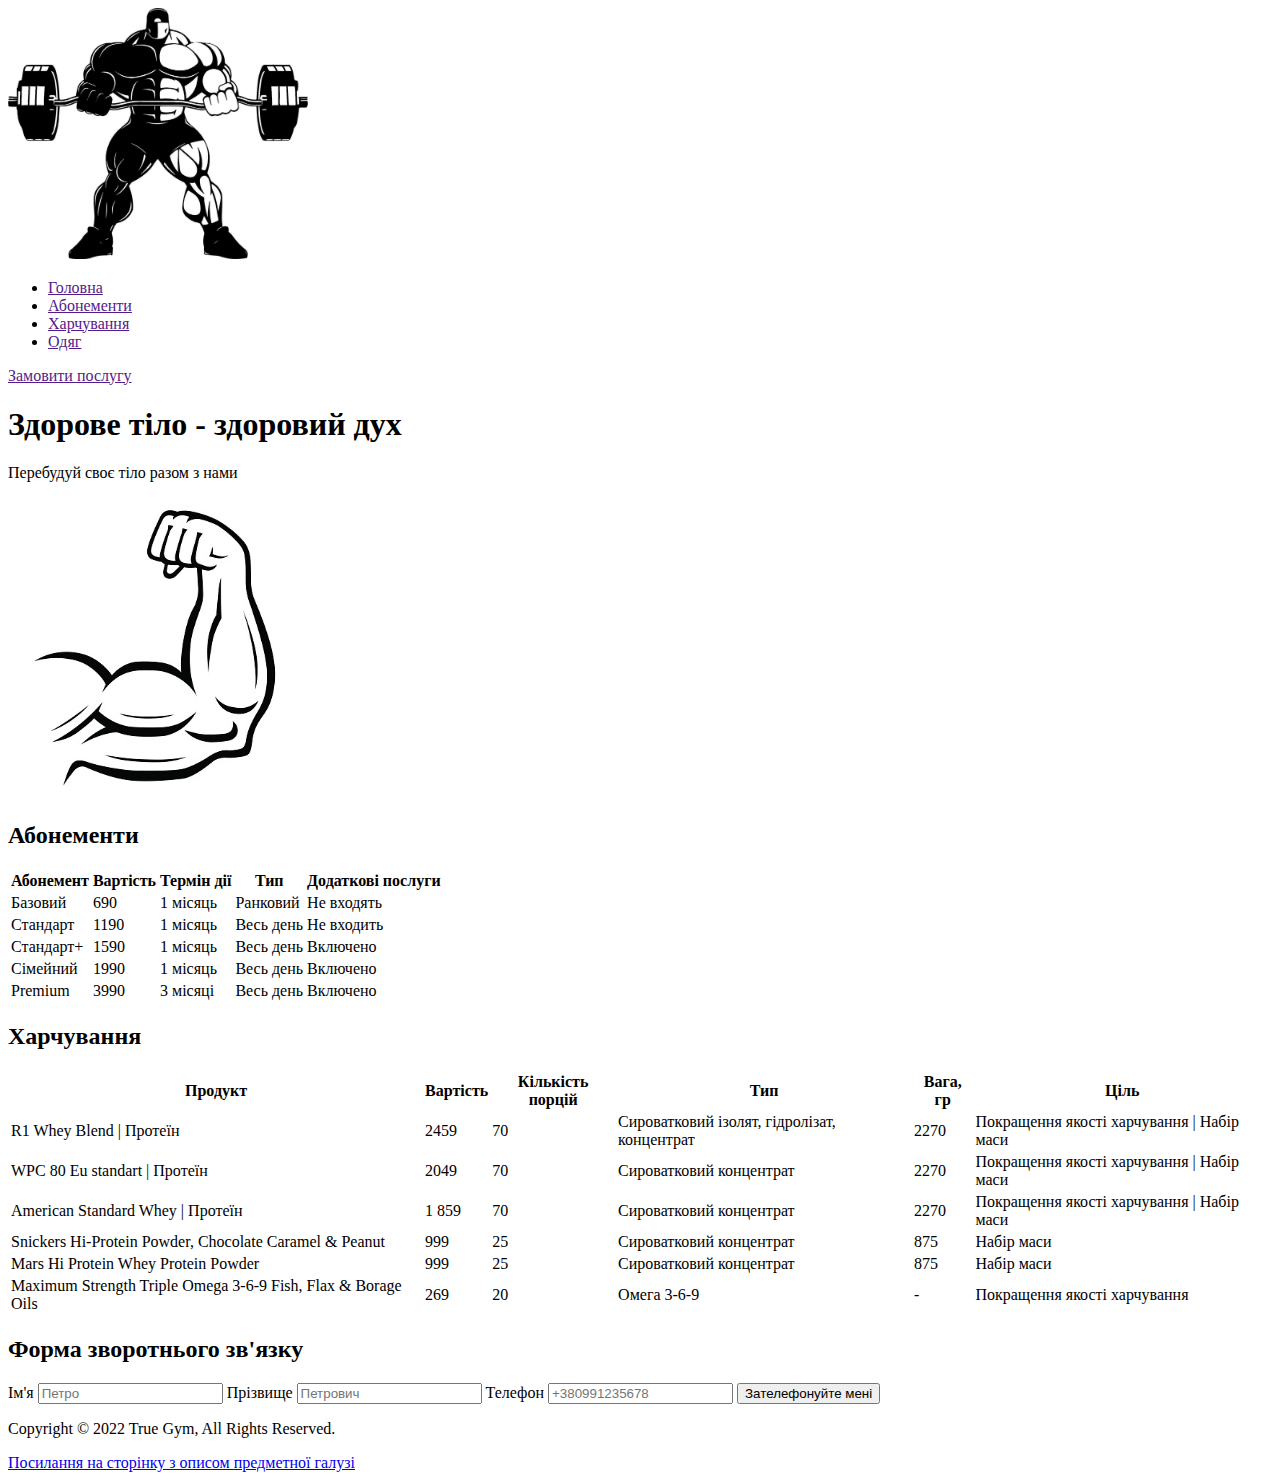
==== index.html @ 8b4114d4 "added main page html markup" ====
<!DOCTYPE html>
<html lang="en">

<head>
    <meta charset="UTF-8" />
    <meta http-equiv="X-UA-Compatible" content="IE=edge" />
    <meta name="viewport" content="width=, initial-scale=1.0" />
    <link rel="stylesheet" href="style.css" />
    <link href="https://fonts.googleapis.com/css?family=Roboto:regular,500" rel="stylesheet" />
    <link
        href="https://fonts.googleapis.com/css2?family=Montserrat:wght@900&amp;family=Open+Sans&amp;family=Ubuntu:wght@400;700&amp;display=swap"
        rel="stylesheet">
    <title>True Gym</title>
</head>

<body>
    <div>
        <nav>
            <div>
                <div>
                    <div>
                        <img src="./man.jpg" width="300px" alt="logo" />
                    </div>
                    <ul>
                        <li>
                            <a href="">Головна</a>
                        </li>
                        <li>
                            <a href="">Абонементи</a>
                        </li>
                        <li>
                            <a href="">Харчування</a>
                        </li>
                        <li>
                            <a href="">Одяг</a>
                        </li>
                    </ul>
                    <a href="">Замовити послугу</a>
                </div>
                <div>
                    <div>
                        <h1>
                            Здорове тіло - здоровий дух
                        </h1>
                        <p>
                            Перебудуй своє тіло разом з нами
                        </p>
                    </div>
                    <div>
                        <img src="./biceps.jpg" width="300px" alt="gym" />
                    </div>
                </div>
            </div>
        </nav>
        <section>
            <div>
                <div>
                    <h2>Абонементи</h2>
                    <table>
                        <thead>
                            <tr>
                                <th>Абонемент</th>
                                <th>Вартість</th>
                                <th>Термін дії</th>
                                <th>Тип</th>
                                <th>Додаткові послуги</th>
                            </tr>
                        </thead>
                        <tbody>
                            <tr>
                                <td>Базовий</td>
                                <td>690</td>
                                <td>1 місяць</td>
                                <td>Ранковий</td>
                                <td>Не входять</td>
                            </tr>
                            <tr>
                                <td>Стандарт</td>
                                <td>1190</td>
                                <td>1 місяць</td>
                                <td>Весь день</td>
                                <td>Не входить</td>
                            </tr>
                            <tr>
                                <td>Стандарт+</td>
                                <td>1590</td>
                                <td>1 місяць</td>
                                <td>Весь день</td>
                                <td>Включено</td>
                            </tr>
                            <tr>
                                <td>Сімейний</td>
                                <td>1990</td>
                                <td>1 місяць</td>
                                <td>Весь день</td>
                                <td>Включено</td>
                            </tr>
                            <tr>
                                <td>Premium</td>
                                <td>3990</td>
                                <td>3 місяці</td>
                                <td>Весь день</td>
                                <td>Включено</td>
                            </tr>
                        </tbody>
                    </table>
                    <h2>Харчування</h2>
                    <table>
                        <thead>
                            <tr>
                                <th>Продукт</th>
                                <th>Вартість</th>
                                <th>Кількість порцій</th>
                                <th>Тип</th>
                                <th>Вага, гр</th>
                                <th>Ціль</th>
                            </tr>
                        </thead>
                        <tbody>
                            <tr>
                                <td>R1 Whey Blend | Протеїн</td>
                                <td>2459</td>
                                <td>70</td>
                                <td>
                                    Cироватковий ізолят, гідролізат,
                                    концентрат
                                </td>
                                <td>2270</td>
                                <td>
                                    Покращення якості харчування | Набір
                                    маси
                                </td>
                            </tr>
                            <tr>
                                <td>WPC 80 Eu standart | Протеїн</td>
                                <td>2049</td>
                                <td>70</td>
                                <td>Cироватковий концентрат</td>
                                <td>2270</td>
                                <td>
                                    Покращення якості харчування | Набір
                                    маси
                                </td>
                            </tr>
                            <tr>
                                <td>American Standard Whey | Протеїн</td>
                                <td>1 859</td>
                                <td>70</td>
                                <td>Cироватковий концентрат</td>
                                <td>2270</td>
                                <td>
                                    Покращення якості харчування | Набір
                                    маси
                                </td>
                            </tr>
                            <tr>
                                <td>
                                    Snickers Hi-Protein Powder, Chocolate
                                    Caramel & Peanut
                                </td>
                                <td>999</td>
                                <td>25</td>
                                <td>Cироватковий концентрат</td>
                                <td>875</td>
                                <td>Набір маси</td>
                            </tr>
                            <tr>
                                <td>Mars Hi Protein Whey Protein Powder</td>
                                <td>999</td>
                                <td>25</td>
                                <td>Cироватковий концентрат</td>
                                <td>875</td>
                                <td>Набір маси</td>
                            </tr>
                            <tr>
                                <td>
                                    Maximum Strength Triple Omega 3-6-9
                                    Fish, Flax & Borage Oils
                                </td>
                                <td>269</td>
                                <td>20</td>
                                <td>Омега 3-6-9</td>
                                <td>-</td>
                                <td>Покращення якості харчування</td>
                            </tr>
                        </tbody>
                    </table>
                </div>
            </div>
            <div>
                <div>
                    <h2>
                        Форма зворотнього зв'язку
                    </h2>
                    <form action="" id="feedback__form">
                        <label for="firstname">Ім'я</label>
                        <input type="text" placeholder="Петро" name="firstname" required />
                        <label for="lastname">Прізвище</label>
                        <input type="text" placeholder="Петрович" name="lastname" required />
                        <label for="phone">Телефон</label>
                        <input type="tel" placeholder="+380991235678" name="phone" required />
                        <button type="submit">
                            Зателефонуйте мені
                        </button>
                    </form>
                </div>
            </div>
            <footer class="footer">
                <div class="container">
                    <div class="footer__inner"> 
                        <p class="footer__text">Copyright © 2022 True Gym, All Rights Reserved.</p>
                        <a id="solo-link" href="subject_area.html" target="_blank">Посилання на сторінку з описом предметної галузі</a>
                    </div>
                </div>
            </footer>
        </section>
    </div>
</body>

</html>
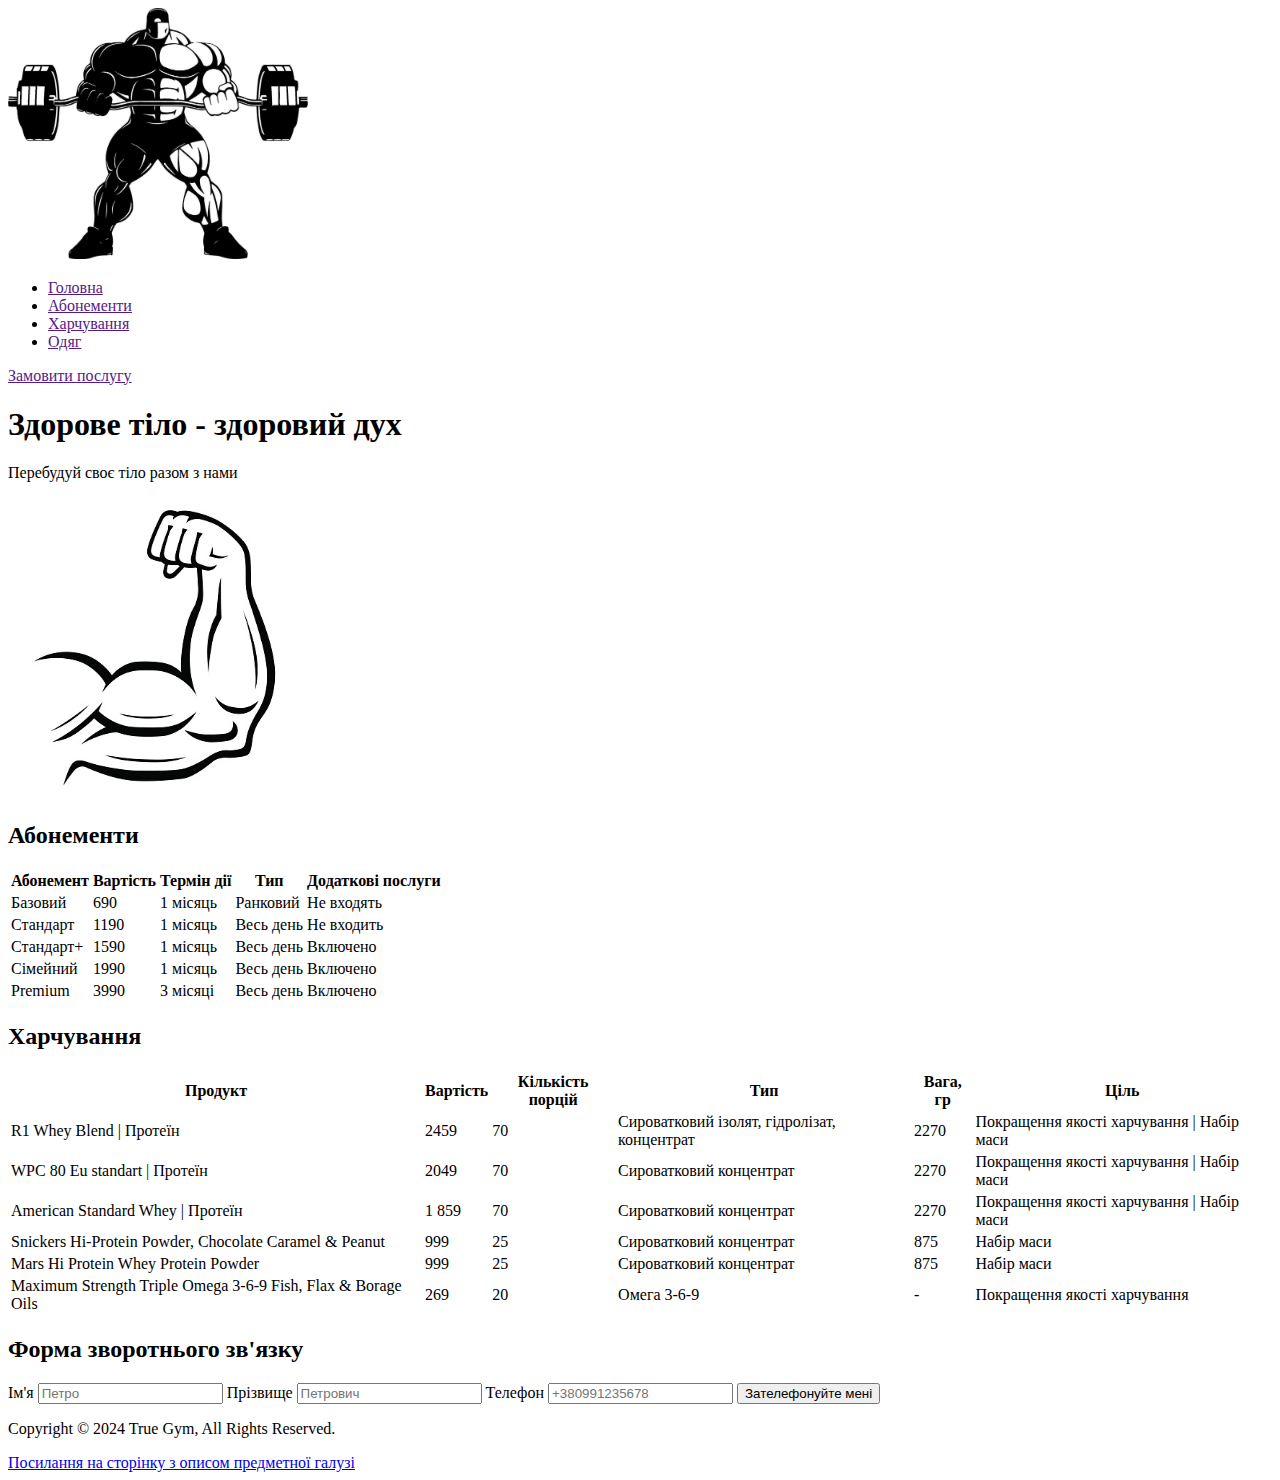
==== commit 4c005c0a: "updated date" ====
--- a/index.html
+++ b/index.html
@@ -208,7 +208,7 @@
             <footer class="footer">
                 <div class="container">
                     <div class="footer__inner"> 
-                        <p class="footer__text">Copyright © 2022 True Gym, All Rights Reserved.</p>
+                        <p class="footer__text">Copyright © 2024 True Gym, All Rights Reserved.</p>
                         <a id="solo-link" href="subject_area.html" target="_blank">Посилання на сторінку з описом предметної галузі</a>
                     </div>
                 </div>
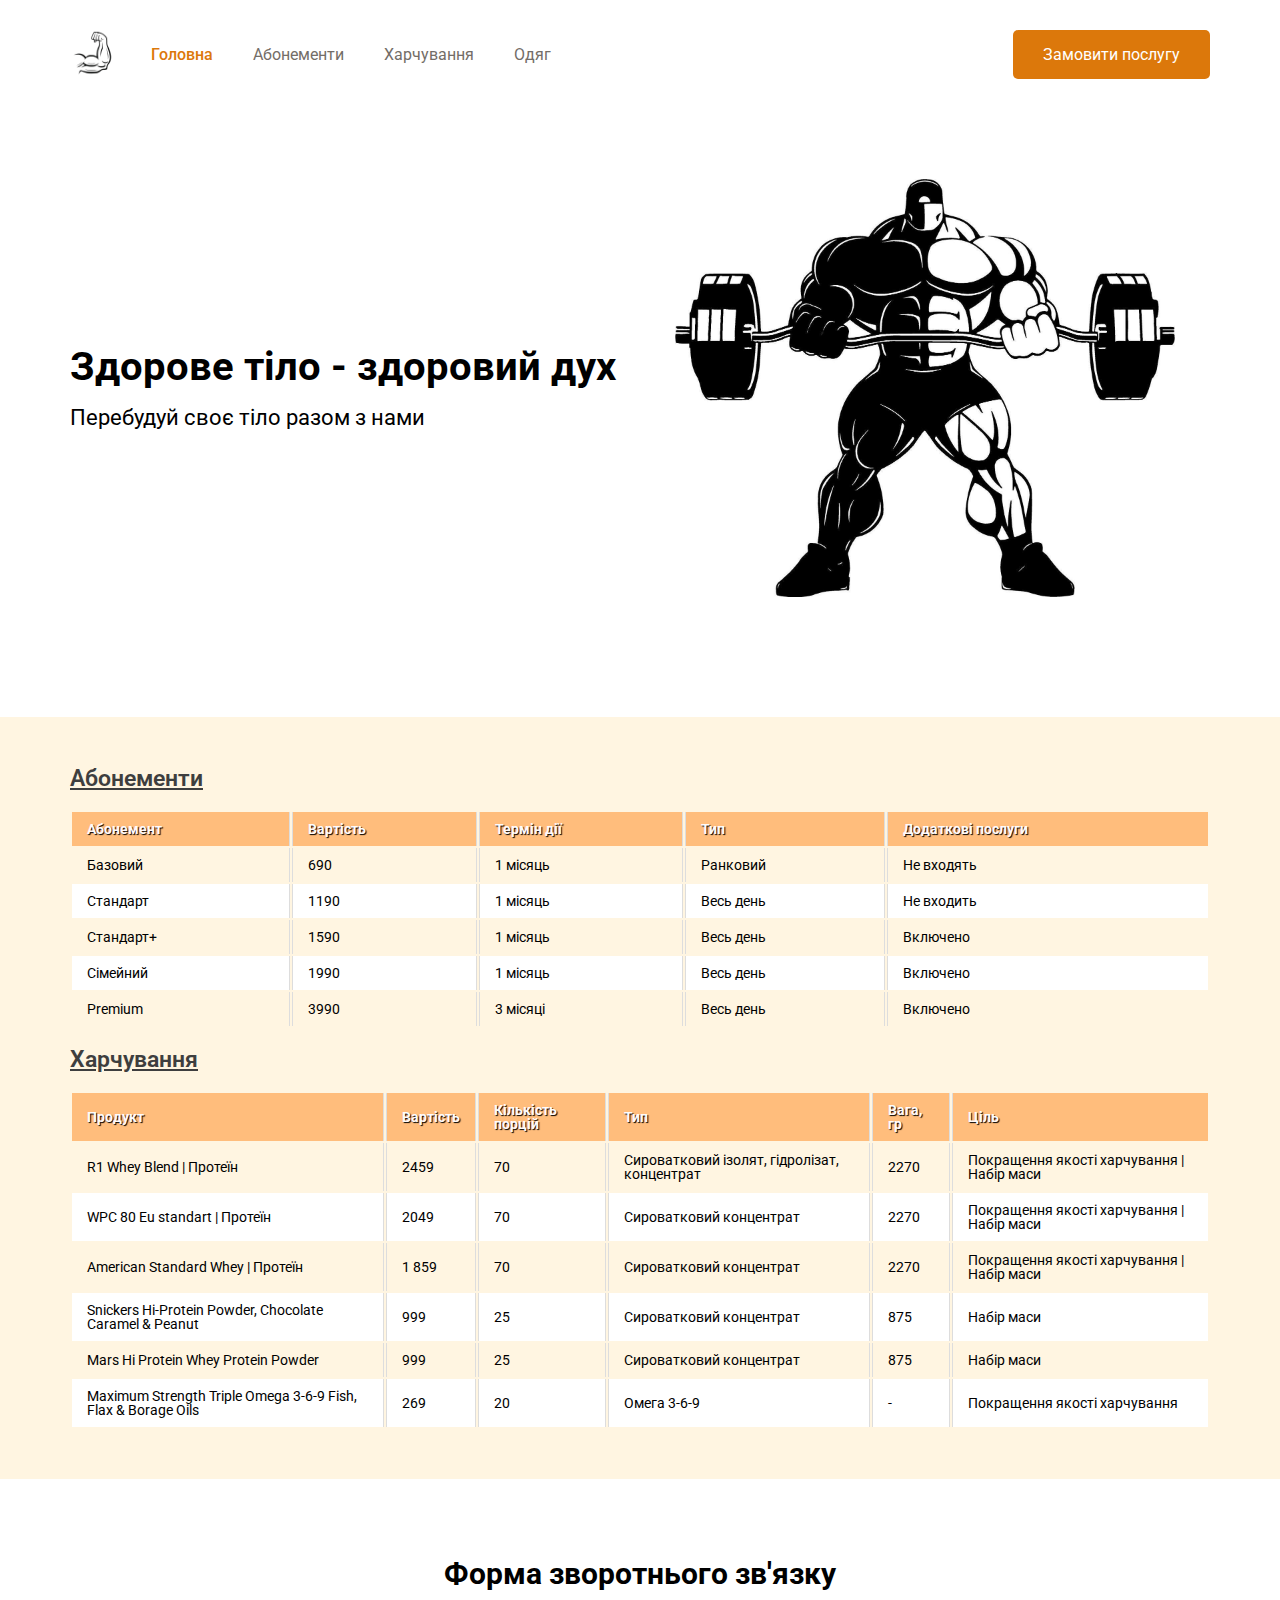
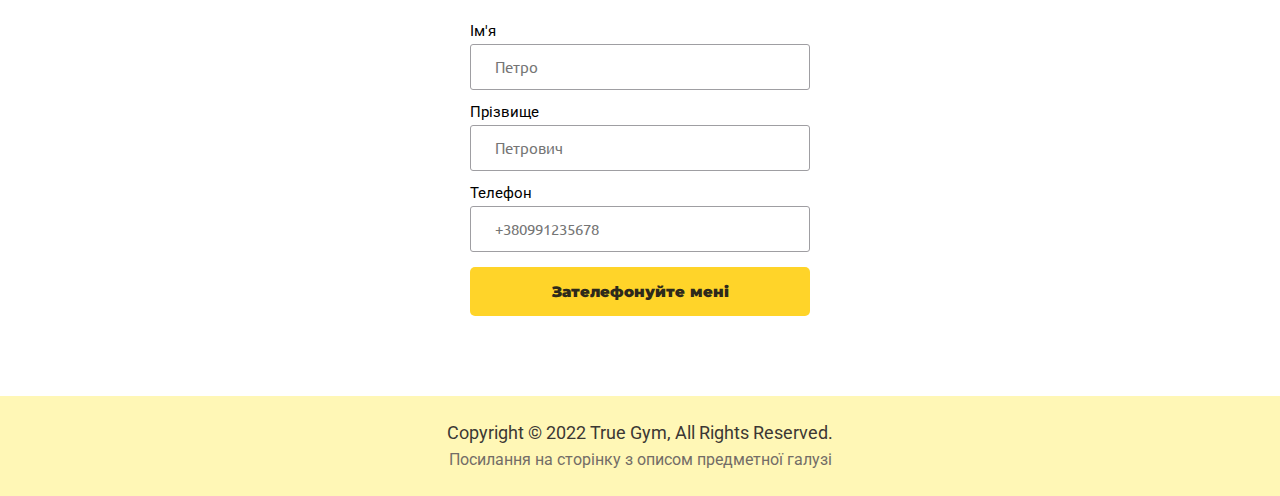
==== commit 7e0bce3f: "added basic styles" ====
--- a/index.html
+++ b/index.html
@@ -14,206 +14,214 @@
 </head>
 
 <body>
-    <div>
-        <nav>
-            <div>
-                <div>
-                    <div>
-                        <img src="./man.jpg" width="300px" alt="logo" />
-                    </div>
-                    <ul>
-                        <li>
-                            <a href="">Головна</a>
-                        </li>
-                        <li>
-                            <a href="">Абонементи</a>
-                        </li>
-                        <li>
-                            <a href="">Харчування</a>
-                        </li>
-                        <li>
-                            <a href="">Одяг</a>
-                        </li>
-                    </ul>
-                    <a href="">Замовити послугу</a>
-                </div>
-                <div>
-                    <div>
-                        <h1>
-                            Здорове тіло - здоровий дух
-                        </h1>
-                        <p>
-                            Перебудуй своє тіло разом з нами
-                        </p>
-                    </div>
-                    <div>
-                        <img src="./biceps.jpg" width="300px" alt="gym" />
-                    </div>
-                </div>
-            </div>
-        </nav>
-        <section>
-            <div>
-                <div>
-                    <h2>Абонементи</h2>
-                    <table>
-                        <thead>
-                            <tr>
-                                <th>Абонемент</th>
-                                <th>Вартість</th>
-                                <th>Термін дії</th>
-                                <th>Тип</th>
-                                <th>Додаткові послуги</th>
-                            </tr>
-                        </thead>
-                        <tbody>
-                            <tr>
-                                <td>Базовий</td>
-                                <td>690</td>
-                                <td>1 місяць</td>
-                                <td>Ранковий</td>
-                                <td>Не входять</td>
-                            </tr>
-                            <tr>
-                                <td>Стандарт</td>
-                                <td>1190</td>
-                                <td>1 місяць</td>
-                                <td>Весь день</td>
-                                <td>Не входить</td>
-                            </tr>
-                            <tr>
-                                <td>Стандарт+</td>
-                                <td>1590</td>
-                                <td>1 місяць</td>
-                                <td>Весь день</td>
-                                <td>Включено</td>
-                            </tr>
-                            <tr>
-                                <td>Сімейний</td>
-                                <td>1990</td>
-                                <td>1 місяць</td>
-                                <td>Весь день</td>
-                                <td>Включено</td>
-                            </tr>
-                            <tr>
-                                <td>Premium</td>
-                                <td>3990</td>
-                                <td>3 місяці</td>
-                                <td>Весь день</td>
-                                <td>Включено</td>
-                            </tr>
-                        </tbody>
-                    </table>
-                    <h2>Харчування</h2>
-                    <table>
-                        <thead>
-                            <tr>
-                                <th>Продукт</th>
-                                <th>Вартість</th>
-                                <th>Кількість порцій</th>
-                                <th>Тип</th>
-                                <th>Вага, гр</th>
-                                <th>Ціль</th>
-                            </tr>
-                        </thead>
-                        <tbody>
-                            <tr>
-                                <td>R1 Whey Blend | Протеїн</td>
-                                <td>2459</td>
-                                <td>70</td>
-                                <td>
-                                    Cироватковий ізолят, гідролізат,
-                                    концентрат
-                                </td>
-                                <td>2270</td>
-                                <td>
-                                    Покращення якості харчування | Набір
-                                    маси
-                                </td>
-                            </tr>
-                            <tr>
-                                <td>WPC 80 Eu standart | Протеїн</td>
-                                <td>2049</td>
-                                <td>70</td>
-                                <td>Cироватковий концентрат</td>
-                                <td>2270</td>
-                                <td>
-                                    Покращення якості харчування | Набір
-                                    маси
-                                </td>
-                            </tr>
-                            <tr>
-                                <td>American Standard Whey | Протеїн</td>
-                                <td>1 859</td>
-                                <td>70</td>
-                                <td>Cироватковий концентрат</td>
-                                <td>2270</td>
-                                <td>
-                                    Покращення якості харчування | Набір
-                                    маси
-                                </td>
-                            </tr>
-                            <tr>
-                                <td>
-                                    Snickers Hi-Protein Powder, Chocolate
-                                    Caramel & Peanut
-                                </td>
-                                <td>999</td>
-                                <td>25</td>
-                                <td>Cироватковий концентрат</td>
-                                <td>875</td>
-                                <td>Набір маси</td>
-                            </tr>
-                            <tr>
-                                <td>Mars Hi Protein Whey Protein Powder</td>
-                                <td>999</td>
-                                <td>25</td>
-                                <td>Cироватковий концентрат</td>
-                                <td>875</td>
-                                <td>Набір маси</td>
-                            </tr>
-                            <tr>
-                                <td>
-                                    Maximum Strength Triple Omega 3-6-9
-                                    Fish, Flax & Borage Oils
-                                </td>
-                                <td>269</td>
-                                <td>20</td>
-                                <td>Омега 3-6-9</td>
-                                <td>-</td>
-                                <td>Покращення якості харчування</td>
-                            </tr>
-                        </tbody>
-                    </table>
-                </div>
-            </div>
-            <div>
-                <div>
-                    <h2>
-                        Форма зворотнього зв'язку
-                    </h2>
-                    <form action="" id="feedback__form">
-                        <label for="firstname">Ім'я</label>
-                        <input type="text" placeholder="Петро" name="firstname" required />
-                        <label for="lastname">Прізвище</label>
-                        <input type="text" placeholder="Петрович" name="lastname" required />
-                        <label for="phone">Телефон</label>
-                        <input type="tel" placeholder="+380991235678" name="phone" required />
-                        <button type="submit">
-                            Зателефонуйте мені
-                        </button>
-                    </form>
-                </div>
-            </div>
-            <footer class="footer">
+    <div class="wrapper">
+        <div class="header">
+            <div class="container">
+                <div class="header__inner">
+                    <div class="header__navigation">
+                        <div class="header__logo">
+                            <img src="./biceps.jpg" alt="logo" />
+                        </div>
+                        <ul class="header__list">
+                            <li class="header__list-item">
+                                <a href="" class="header__list-link header__list-link-active">Головна</a>
+                            </li>
+                            <li class="header__list-item">
+                                <a href="" class="header__list-link">Абонементи</a>
+                            </li>
+                            <li class="header__list-item">
+                                <a href="" class="header__list-link">Харчування</a>
+                            </li>
+                            <li class="header__list-item">
+                                <a href="" class="header__list-link">Одяг</a>
+                            </li>
+                        </ul>
+                        <a href="" class="header__btn">Замовити послугу</a>
+                    </div>
+                    <div class="header__content">
+                        <div class="header__content-text">
+                            <h1 class="header__content-title">
+                                Здорове тіло - здоровий дух
+                            </h1>
+                            <p class="header__content-paragraph">
+                                Перебудуй своє тіло разом з нами
+                            </p>
+                        </div>
+                        <div class="header__content-img">
+                            <img src="./man.jpg" alt="gym" />
+                        </div>
+                    </div>
+                </div>
+            </div>
+        </div>
+        <div class="main-part">
+            <div class="content">
                 <div class="container">
-                    <div class="footer__inner"> 
-                        <p class="footer__text">Copyright © 2024 True Gym, All Rights Reserved.</p>
-                        <a id="solo-link" href="subject_area.html" target="_blank">Посилання на сторінку з описом предметної галузі</a>
-                    </div>
-                </div>
-            </footer>
-        </section>
+                    <div class="content__inner">
+                        <h2 class="content__header">Абонементи</h2>
+                        <table class="table">
+                            <thead>
+                                <tr>
+                                    <th>Абонемент</th>
+                                    <th>Вартість</th>
+                                    <th>Термін дії</th>
+                                    <th>Тип</th>
+                                    <th>Додаткові послуги</th>
+                                </tr>
+                            </thead>
+                            <tbody>
+                                <tr>
+                                    <td>Базовий</td>
+                                    <td>690</td>
+                                    <td>1 місяць</td>
+                                    <td>Ранковий</td>
+                                    <td>Не входять</td>
+                                </tr>
+                                <tr>
+                                    <td>Стандарт</td>
+                                    <td>1190</td>
+                                    <td>1 місяць</td>
+                                    <td>Весь день</td>
+                                    <td>Не входить</td>
+                                </tr>
+                                <tr>
+                                    <td>Стандарт+</td>
+                                    <td>1590</td>
+                                    <td>1 місяць</td>
+                                    <td>Весь день</td>
+                                    <td>Включено</td>
+                                </tr>
+                                <tr>
+                                    <td>Сімейний</td>
+                                    <td>1990</td>
+                                    <td>1 місяць</td>
+                                    <td>Весь день</td>
+                                    <td>Включено</td>
+                                </tr>
+                                <tr>
+                                    <td>Premium</td>
+                                    <td>3990</td>
+                                    <td>3 місяці</td>
+                                    <td>Весь день</td>
+                                    <td>Включено</td>
+                                </tr>
+                            </tbody>
+                        </table>
+                        <h2 class="content__header">Харчування</h2>
+                        <table class="table">
+                            <thead>
+                                <tr>
+                                    <th>Продукт</th>
+                                    <th>Вартість</th>
+                                    <th>Кількість порцій</th>
+                                    <th>Тип</th>
+                                    <th>Вага, гр</th>
+                                    <th>Ціль</th>
+                                </tr>
+                            </thead>
+                            <tbody>
+                                <tr>
+                                    <td>R1 Whey Blend | Протеїн</td>
+                                    <td>2459</td>
+                                    <td>70</td>
+                                    <td>
+                                        Cироватковий ізолят, гідролізат,
+                                        концентрат
+                                    </td>
+                                    <td>2270</td>
+                                    <td>
+                                        Покращення якості харчування | Набір
+                                        маси
+                                    </td>
+                                </tr>
+                                <tr>
+                                    <td>WPC 80 Eu standart | Протеїн</td>
+                                    <td>2049</td>
+                                    <td>70</td>
+                                    <td>Cироватковий концентрат</td>
+                                    <td>2270</td>
+                                    <td>
+                                        Покращення якості харчування | Набір
+                                        маси
+                                    </td>
+                                </tr>
+                                <tr>
+                                    <td>American Standard Whey | Протеїн</td>
+                                    <td>1 859</td>
+                                    <td>70</td>
+                                    <td>Cироватковий концентрат</td>
+                                    <td>2270</td>
+                                    <td>
+                                        Покращення якості харчування | Набір
+                                        маси
+                                    </td>
+                                </tr>
+                                <tr>
+                                    <td>
+                                        Snickers Hi-Protein Powder, Chocolate
+                                        Caramel & Peanut
+                                    </td>
+                                    <td>999</td>
+                                    <td>25</td>
+                                    <td>Cироватковий концентрат</td>
+                                    <td>875</td>
+                                    <td>Набір маси</td>
+                                </tr>
+                                <tr>
+                                    <td>Mars Hi Protein Whey Protein Powder</td>
+                                    <td>999</td>
+                                    <td>25</td>
+                                    <td>Cироватковий концентрат</td>
+                                    <td>875</td>
+                                    <td>Набір маси</td>
+                                </tr>
+                                <tr>
+                                    <td>
+                                        Maximum Strength Triple Omega 3-6-9
+                                        Fish, Flax & Borage Oils
+                                    </td>
+                                    <td>269</td>
+                                    <td>20</td>
+                                    <td>Омега 3-6-9</td>
+                                    <td>-</td>
+                                    <td>Покращення якості харчування</td>
+                                </tr>
+                            </tbody>
+                        </table>
+                        <!-- <h2 class="content__header">Одяг</h2> -->
+                    </div>
+                </div>
+            </div>
+            <div class="feedback">
+                <div class="container">
+                    <div class="feedback__inner">
+                        <h2 class="feedback__header">
+                            Форма зворотнього зв'язку
+                        </h2>
+                        <form action="" id="feedback__form">
+                            <label for="firstname">Ім'я</label>
+                            <input type="text" placeholder="Петро" name="firstname" required />
+                            <label for="lastname">Прізвище</label>
+                            <input type="text" placeholder="Петрович" name="lastname" required />
+                            <label for="phone">Телефон</label>
+                            <input type="tel" placeholder="+380991235678" name="phone" required />
+                            <button class="feedback__btn" type="submit">
+                                Зателефонуйте мені
+                            </button>
+                        </form>
+                    </div>
+                </div>
+            </div>
+        </div>
+        <div class="footer">
+            <div class="container">
+                <div class="footer__inner">
+                    <p class="footer__text">Copyright © 2022 True Gym, All Rights Reserved.</p>
+                    <a id="solo-link" href="subject_area.html" target="_blank">Посилання на сторінку з описом предметної
+                        галузі</a>
+                </div>
+            </div>
+        </div>
     </div>
 </body>
 
--- a/style.css
+++ b/style.css
@@ -0,0 +1,264 @@
+* {
+    padding: 0;
+    margin: 0;
+    border: 0;
+}
+
+*,
+*:before,
+*:after {
+    box-sizing: border-box;
+}
+button {
+    cursor: pointer;
+}
+
+a,
+a:visited {
+    text-decoration: none;
+}
+
+a:hover {
+    text-decoration: none;
+}
+
+ul li {
+    list-style: none;
+}
+
+html,
+body {
+    height: 100%;
+    width: 100%;
+    line-height: 1;
+    font-size: 15px;
+}
+
+/*=========HEADER===========*/
+
+.wrapper {
+    font-family: "Roboto", sans-serif;
+    display: flex;
+    flex-direction: column;
+}
+.header {
+    padding: 30px 0 120px 0;
+}
+.container {
+    max-width: 1170px;
+    margin: 0 auto;
+    padding: 0 15px;
+}
+.header__inner {
+    min-width: 100%;
+    position: relative;
+}
+.header__navigation {
+    display: flex;
+    margin-bottom: 100px;
+}
+.header__logo {
+    margin-right: 35px;
+}
+.header__logo img {
+    height: 46px;
+}
+.header__list {
+    flex: 1 1 auto;
+    display: flex;
+    align-items: center;
+}
+.header__list-item {
+    margin: 0 0 0 40px;
+}
+.header__list-item:first-child {
+    margin: 0;
+}
+.header__list-link {
+    font-size: 16px;
+    line-height: 19px;
+    letter-spacing: 0em;
+    color: #736d67;
+}
+.header__list-link:hover {
+    color: black;
+    text-decoration: underline;
+}
+.header__list-link-active {
+    font-size: 16px;
+    font-weight: 500;
+    line-height: 19px;
+    color: #dc780b;
+}
+.header__list-link-active:hover {
+    color: #e74809;
+}
+.header__btn {
+    color: #ffffff;
+    background-color: #dc780b;
+    padding: 0 30px;
+    line-height: 49px;
+    text-align: center;
+    border-radius: 5px;
+    display: inline-block;
+    font-size: 16px;
+    transition: 0.5s;
+}
+.header__btn:hover {
+    box-shadow: 2px 2px 0 #736d6796;
+    background-color: #e74809;
+}
+
+.header__content {
+    display: flex;
+    flex-direction: row;
+    align-items: center;
+}
+.header__content-text {
+    flex: 1 0 50%;
+}
+.header__content-img {
+    flex: 1 0 50%;
+    display: flex;
+    justify-content: center;
+}
+.header__content-img img {
+    width: 500px;
+}
+.header__content-title {
+    margin-bottom: 20px;
+    font-size: 40px;
+}
+.header__content-paragraph {
+    font-size: 22px;
+}
+
+/*=========MAIN PART===========*/
+.main-part {
+    flex: 1 1 auto;
+}
+
+.content{
+    padding: 50px 0 30px 0;
+    background-color: rgb(255, 245, 225);
+}
+
+.content__header {
+    margin-bottom: 20px;
+    color: #3e3e3e;
+    font-size: 23px;
+    font-weight: 600;
+    text-decoration: underline;
+}
+
+.table {
+	width: 100%;
+	border: none;
+	margin-bottom: 20px;
+}
+.table thead th {
+	font-weight: bold;
+	text-align: left;
+	border: none;
+	padding: 10px 15px;
+	background: #ffbd7c;
+    color: #fffbfb;
+    text-shadow: 1px 1px 1px black;
+	font-size: 14px;
+	border-left: 1px solid #ddd;
+	border-right: 1px solid rgb(221, 221, 221);
+}
+.table tbody td {
+	text-align: left;
+	border-left: 1px solid #ddd;
+	border-right: 1px solid #ddd;
+	padding: 10px 15px;
+	font-size: 14px;
+}
+.table thead tr th:first-child, .table tbody tr td:first-child {
+	border-left: none;
+}
+.table thead tr th:last-child, .table tbody tr td:last-child {
+	border-right: none;
+}
+.table tbody tr:nth-child(even){
+	background: rgb(255, 255, 255);
+}
+
+/*========feedback=======*/
+
+.feedback {
+    padding: 80px 0;
+}
+.feedback__header {
+    text-align: center;
+    margin-bottom: 35px;
+    font-size: 30px;
+}
+#feedback__form {
+    max-width: 340px;
+    margin: 0 auto;
+}
+#feedback__form label {
+    display: block;
+    margin: 0 0 5px 0;
+}
+#feedback__form input{
+    font-size: 15px;
+    font-family: 'Ubuntu', sans-serif;
+    font-weight: 400;
+    color: #9f9ea2;
+    border-radius: 3px;
+    border: 1px solid #9f9ea2;
+    display: block;
+    height: 46px;
+    margin: 0 0 15px 0;
+    padding-left: 24px;
+    width: 100%;
+}
+
+.feedback__btn {
+    text-decoration: none;
+    font-family: 'Montserrat', sans-serif;
+    font-size: 15px;
+    border-radius: 5px;
+    background-color: #ffd429;
+    color: #2e2a1b;
+    display: block;
+    text-align: center;
+    padding: 15px 0;
+    font-weight: 900;
+    width: 100%;
+}
+
+/*========FOOTER=============*/
+
+.footer {
+    height: 100px;
+    background-color: rgba(255, 238, 105, 0.485);
+    display: flex;
+}
+.footer__inner {
+    display: flex;
+    flex-direction: column;
+    align-items: center;
+    justify-content: center;
+    min-height: 100%;
+}
+.footer__text {
+    font-size: 18px;
+    color: #3b3834;
+    margin-bottom: 10px;
+}
+
+#solo-link {
+    display: block;
+    font-size: 16px;
+    color: #736d67;
+}
+#solo-link:hover {
+    color: black;
+    text-decoration: underline;
+}
+
+/*=========================*/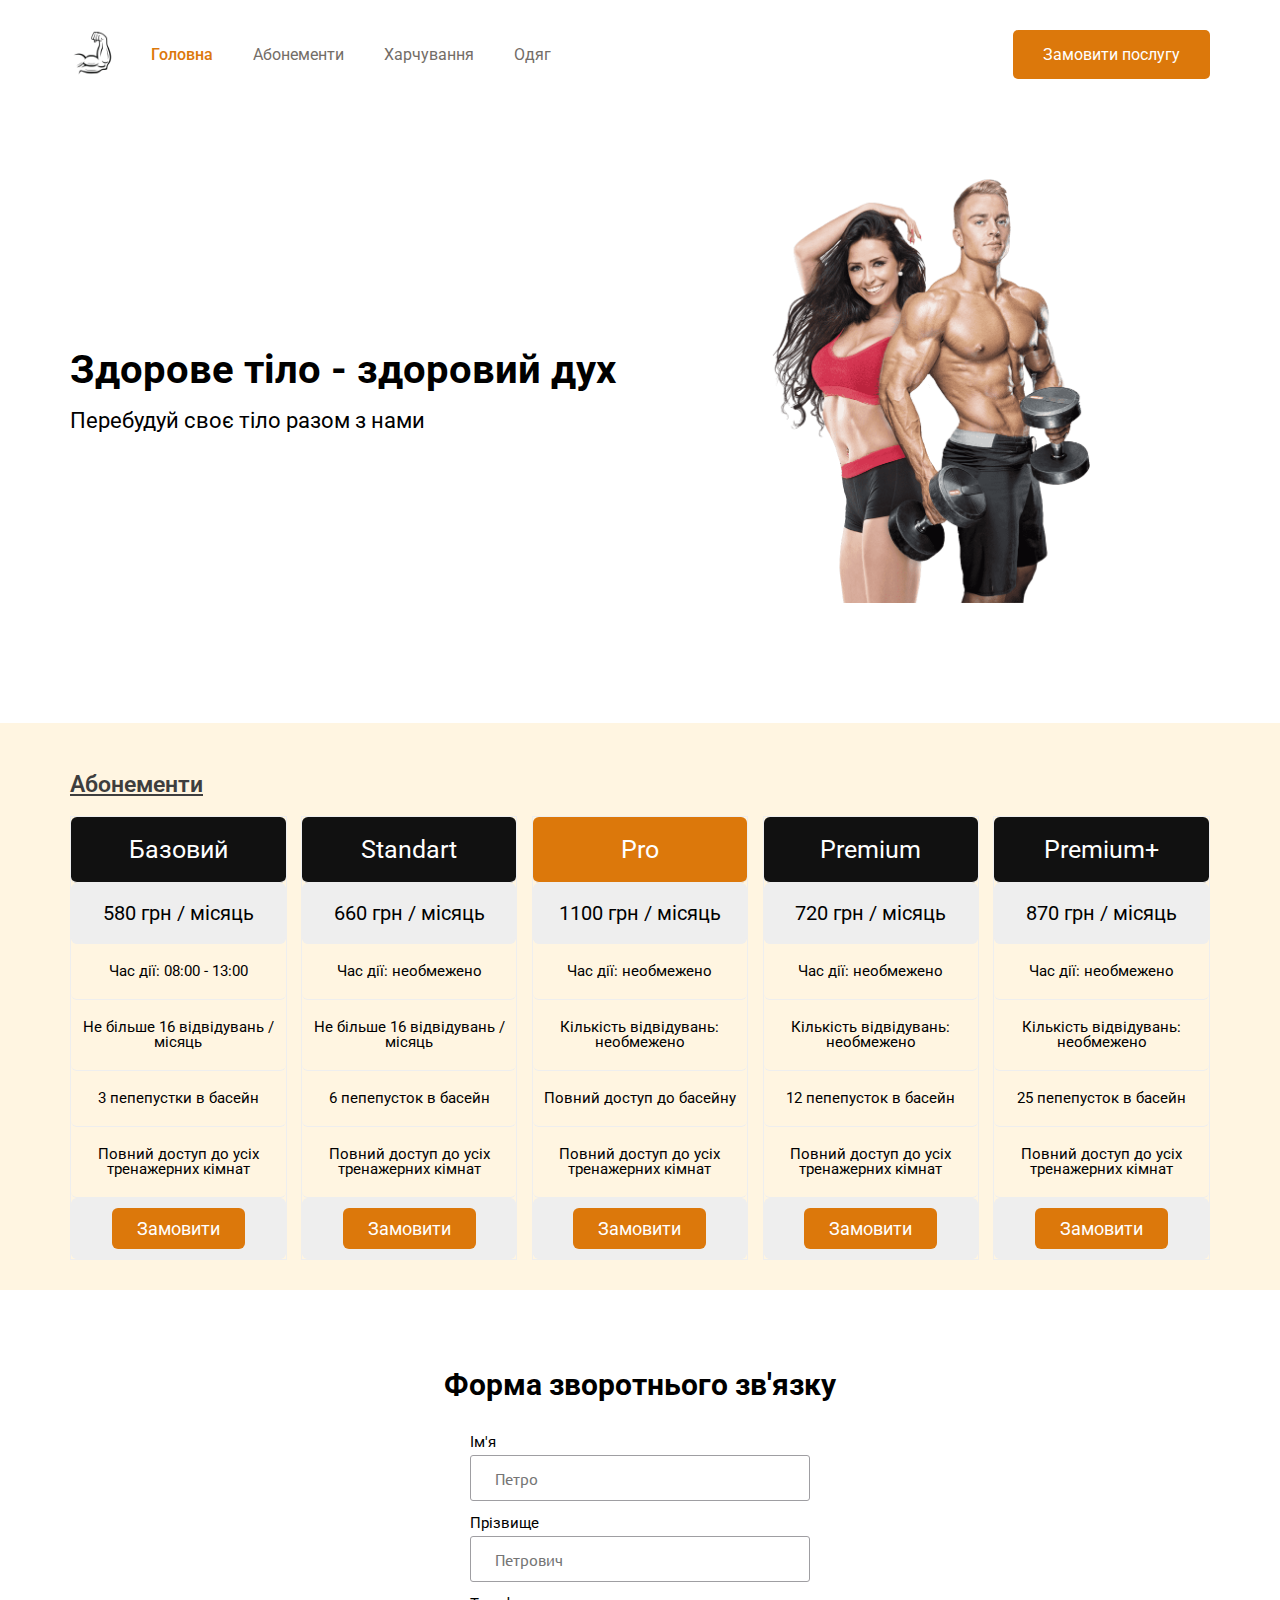
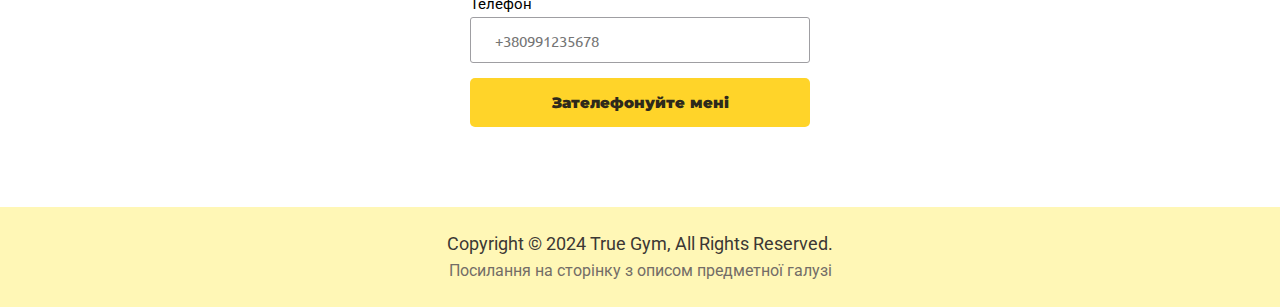
==== commit 95ce7c41: "lab 3" ====
--- a/index.html
+++ b/index.html
@@ -20,7 +20,8 @@
                 <div class="header__inner">
                     <div class="header__navigation">
                         <div class="header__logo">
-                            <img src="./biceps.jpg" alt="logo" />
+                            <img src="./biceps.jpg"
+                                alt="logo" />
                         </div>
                         <ul class="header__list">
                             <li class="header__list-item">
@@ -48,7 +49,7 @@
                             </p>
                         </div>
                         <div class="header__content-img">
-                            <img src="./man.jpg" alt="gym" />
+                            <img src="./fitness.png" alt="gym" style="width: 330px;" />
                         </div>
                     </div>
                 </div>
@@ -59,135 +60,66 @@
                 <div class="container">
                     <div class="content__inner">
                         <h2 class="content__header">Абонементи</h2>
-                        <table class="table">
-                            <thead>
-                                <tr>
-                                    <th>Абонемент</th>
-                                    <th>Вартість</th>
-                                    <th>Термін дії</th>
-                                    <th>Тип</th>
-                                    <th>Додаткові послуги</th>
-                                </tr>
-                            </thead>
-                            <tbody>
-                                <tr>
-                                    <td>Базовий</td>
-                                    <td>690</td>
-                                    <td>1 місяць</td>
-                                    <td>Ранковий</td>
-                                    <td>Не входять</td>
-                                </tr>
-                                <tr>
-                                    <td>Стандарт</td>
-                                    <td>1190</td>
-                                    <td>1 місяць</td>
-                                    <td>Весь день</td>
-                                    <td>Не входить</td>
-                                </tr>
-                                <tr>
-                                    <td>Стандарт+</td>
-                                    <td>1590</td>
-                                    <td>1 місяць</td>
-                                    <td>Весь день</td>
-                                    <td>Включено</td>
-                                </tr>
-                                <tr>
-                                    <td>Сімейний</td>
-                                    <td>1990</td>
-                                    <td>1 місяць</td>
-                                    <td>Весь день</td>
-                                    <td>Включено</td>
-                                </tr>
-                                <tr>
-                                    <td>Premium</td>
-                                    <td>3990</td>
-                                    <td>3 місяці</td>
-                                    <td>Весь день</td>
-                                    <td>Включено</td>
-                                </tr>
-                            </tbody>
-                        </table>
-                        <h2 class="content__header">Харчування</h2>
-                        <table class="table">
-                            <thead>
-                                <tr>
-                                    <th>Продукт</th>
-                                    <th>Вартість</th>
-                                    <th>Кількість порцій</th>
-                                    <th>Тип</th>
-                                    <th>Вага, гр</th>
-                                    <th>Ціль</th>
-                                </tr>
-                            </thead>
-                            <tbody>
-                                <tr>
-                                    <td>R1 Whey Blend | Протеїн</td>
-                                    <td>2459</td>
-                                    <td>70</td>
-                                    <td>
-                                        Cироватковий ізолят, гідролізат,
-                                        концентрат
-                                    </td>
-                                    <td>2270</td>
-                                    <td>
-                                        Покращення якості харчування | Набір
-                                        маси
-                                    </td>
-                                </tr>
-                                <tr>
-                                    <td>WPC 80 Eu standart | Протеїн</td>
-                                    <td>2049</td>
-                                    <td>70</td>
-                                    <td>Cироватковий концентрат</td>
-                                    <td>2270</td>
-                                    <td>
-                                        Покращення якості харчування | Набір
-                                        маси
-                                    </td>
-                                </tr>
-                                <tr>
-                                    <td>American Standard Whey | Протеїн</td>
-                                    <td>1 859</td>
-                                    <td>70</td>
-                                    <td>Cироватковий концентрат</td>
-                                    <td>2270</td>
-                                    <td>
-                                        Покращення якості харчування | Набір
-                                        маси
-                                    </td>
-                                </tr>
-                                <tr>
-                                    <td>
-                                        Snickers Hi-Protein Powder, Chocolate
-                                        Caramel & Peanut
-                                    </td>
-                                    <td>999</td>
-                                    <td>25</td>
-                                    <td>Cироватковий концентрат</td>
-                                    <td>875</td>
-                                    <td>Набір маси</td>
-                                </tr>
-                                <tr>
-                                    <td>Mars Hi Protein Whey Protein Powder</td>
-                                    <td>999</td>
-                                    <td>25</td>
-                                    <td>Cироватковий концентрат</td>
-                                    <td>875</td>
-                                    <td>Набір маси</td>
-                                </tr>
-                                <tr>
-                                    <td>
-                                        Maximum Strength Triple Omega 3-6-9
-                                        Fish, Flax & Borage Oils
-                                    </td>
-                                    <td>269</td>
-                                    <td>20</td>
-                                    <td>Омега 3-6-9</td>
-                                    <td>-</td>
-                                    <td>Покращення якості харчування</td>
-                                </tr>
-                            </tbody>
-                        </table>
+
+                        <div class="cards">
+                            <div class="abonement-card">
+                                <ul class="price">
+                                    <li class="header">Базовий</li>
+                                    <li class="grey">580 грн / місяць</li>
+                                    <li>Час дії: 08:00 - 13:00</li>
+                                    <li>Не більше 16 відвідувань / місяць</li>
+                                    <li>3 пепепустки в басейн</li>
+                                    <li>Повний доступ до усіх тренажерних кімнат</li>
+                                    <li class="grey"><a href="#" class="button">Замовити</a></li>
+                                </ul>
+                            </div>
+                            <div class="abonement-card">
+                                <ul class="price">
+                                    <li class="header">Standart</li>
+                                    <li class="grey">660 грн / місяць</li>
+                                    <li>Час дії: необмежено</li>
+                                    <li>Не більше 16 відвідувань / місяць</li>
+                                    <li>6 пепепусток в басейн</li>
+                                    <li>Повний доступ до усіх тренажерних кімнат</li>
+                                    <li class="grey"><a href="#" class="button">Замовити</a></li>
+                                </ul>
+                            </div>
+                            <div class="abonement-card">
+                                <ul class="price">
+                                    <li class="header" style="background-color:#dc780b">Pro</li>
+                                    <li class="grey">1100 грн / місяць</li>
+                                    <li>Час дії: необмежено</li>
+                                    <li>Кількість відвідувань: необмежено</li>
+                                    <li>Повний доступ до басейну</li>
+                                    <li>Повний доступ до усіх тренажерних кімнат</li>
+                                    <li class="grey"><a href="#" class="button">Замовити</a></li>
+                                </ul>
+                            </div>
+                            <div class="abonement-card">
+                                <ul class="price">
+                                    <li class="header">Premium</li>
+                                    <li class="grey">720 грн / місяць</li>
+                                    <li>Час дії: необмежено</li>
+                                    <li>Кількість відвідувань: необмежено</li>
+                                    <li>12 пепепусток в басейн</li>
+                                    <li>Повний доступ до усіх тренажерних кімнат</li>
+                                    <li class="grey"><a href="#" class="button">Замовити</a></li>
+                                </ul>
+                            </div>
+                            <div class="abonement-card">
+                                <ul class="price">
+                                    <li class="header">Premium+</li>
+                                    <li class="grey">870 грн / місяць</li>
+                                    <li>Час дії: необмежено</li>
+                                    <li>Кількість відвідувань: необмежено</li>
+                                    <li>25 пепепусток в басейн</li>
+                                    <li>Повний доступ до усіх тренажерних кімнат</li>
+                                    <li class="grey"><a href="#" class="button">Замовити</a></li>
+                                </ul>
+                            </div>
+                        </div>
+                        <!-- <h2 class="content__header">Харчування</h2> -->
+
                         <!-- <h2 class="content__header">Одяг</h2> -->
                     </div>
                 </div>
@@ -216,13 +148,15 @@
         <div class="footer">
             <div class="container">
                 <div class="footer__inner">
-                    <p class="footer__text">Copyright © 2022 True Gym, All Rights Reserved.</p>
+                    <p class="footer__text">Copyright © 2024 True Gym, All Rights Reserved.</p>
                     <a id="solo-link" href="subject_area.html" target="_blank">Посилання на сторінку з описом предметної
                         галузі</a>
                 </div>
             </div>
         </div>
     </div>
+
+
 </body>
 
 </html>--- a/style.css
+++ b/style.css
@@ -1,264 +1,291 @@
 * {
-    padding: 0;
-    margin: 0;
-    border: 0;
+	padding: 0;
+	margin: 0;
+	border: 0;
 }
 
 *,
 *:before,
 *:after {
-    box-sizing: border-box;
+	box-sizing: border-box;
 }
 button {
-    cursor: pointer;
+	cursor: pointer;
 }
 
 a,
 a:visited {
-    text-decoration: none;
+	text-decoration: none;
 }
 
 a:hover {
-    text-decoration: none;
+	text-decoration: none;
 }
 
 ul li {
-    list-style: none;
+	list-style: none;
 }
 
 html,
 body {
-    height: 100%;
-    width: 100%;
-    line-height: 1;
-    font-size: 15px;
+	height: 100%;
+	width: 100%;
+	font-size: 100%;
+	line-height: 1;
+	font-size: 15px;
 }
 
 /*=========HEADER===========*/
 
 .wrapper {
-    font-family: "Roboto", sans-serif;
-    display: flex;
-    flex-direction: column;
+	font-family: "Roboto", sans-serif;
+	display: flex;
+	flex-direction: column;
 }
 .header {
-    padding: 30px 0 120px 0;
+	padding: 30px 0 120px 0;
+	/* min-height: 100vh; */
 }
 .container {
-    max-width: 1170px;
-    margin: 0 auto;
-    padding: 0 15px;
+	max-width: 1170px;
+	margin: 0 auto;
+	padding: 0 15px;
 }
 .header__inner {
-    min-width: 100%;
-    position: relative;
+	min-width: 100%;
+	position: relative;
 }
 .header__navigation {
-    display: flex;
-    margin-bottom: 100px;
+	display: flex;
+	margin-bottom: 100px;
 }
 .header__logo {
-    margin-right: 35px;
+	margin-right: 35px;
 }
 .header__logo img {
-    height: 46px;
+	height: 46px;
 }
 .header__list {
-    flex: 1 1 auto;
-    display: flex;
-    align-items: center;
+	flex: 1 1 auto;
+	display: flex;
+	align-items: center;
 }
 .header__list-item {
-    margin: 0 0 0 40px;
+	margin: 0 0 0 40px;
 }
 .header__list-item:first-child {
-    margin: 0;
+	margin: 0;
 }
 .header__list-link {
-    font-size: 16px;
-    line-height: 19px;
-    letter-spacing: 0em;
-    color: #736d67;
+	font-size: 16px;
+	line-height: 19px;
+	letter-spacing: 0em;
+	color: #736d67;
 }
 .header__list-link:hover {
-    color: black;
-    text-decoration: underline;
+	color: black;
+	text-decoration: underline;
 }
 .header__list-link-active {
-    font-size: 16px;
-    font-weight: 500;
-    line-height: 19px;
-    color: #dc780b;
+	font-size: 16px;
+	font-weight: 500;
+	line-height: 19px;
+	color: #dc780b;
 }
 .header__list-link-active:hover {
-    color: #e74809;
+	color: #e74809;
 }
 .header__btn {
-    color: #ffffff;
-    background-color: #dc780b;
-    padding: 0 30px;
-    line-height: 49px;
-    text-align: center;
-    border-radius: 5px;
-    display: inline-block;
-    font-size: 16px;
-    transition: 0.5s;
+	color: #ffffff;
+	background-color: #dc780b;
+	padding: 0 30px;
+	line-height: 49px;
+	text-align: center;
+	border-radius: 5px;
+	display: inline-block;
+	font-size: 16px;
+	transition: 0.5s;
 }
 .header__btn:hover {
-    box-shadow: 2px 2px 0 #736d6796;
-    background-color: #e74809;
+	box-shadow: 2px 2px 0 #736d6796;
+	background-color: #e74809;
 }
 
 .header__content {
-    display: flex;
-    flex-direction: row;
-    align-items: center;
+	display: flex;
+	flex-direction: row;
+	align-items: center;
 }
 .header__content-text {
-    flex: 1 0 50%;
+	flex: 1 0 50%;
 }
 .header__content-img {
-    flex: 1 0 50%;
-    display: flex;
-    justify-content: center;
+	flex: 1 0 50%;
+	display: flex;
+	justify-content: center;
 }
 .header__content-img img {
-    width: 500px;
+	width: 500px;
 }
 .header__content-title {
-    margin-bottom: 20px;
-    font-size: 40px;
+	margin-bottom: 20px;
+	font-size: 40px;
 }
 .header__content-paragraph {
-    font-size: 22px;
+	font-size: 22px;
 }
 
 /*=========MAIN PART===========*/
 .main-part {
-    flex: 1 1 auto;
-}
-
-.content{
-    padding: 50px 0 30px 0;
-    background-color: rgb(255, 245, 225);
+	flex: 1 1 auto;
+}
+
+.content {
+	padding: 50px 0 30px 0;
+	background-color: rgb(255, 245, 225);
 }
 
 .content__header {
-    margin-bottom: 20px;
-    color: #3e3e3e;
-    font-size: 23px;
-    font-weight: 600;
-    text-decoration: underline;
-}
-
-.table {
+	margin-bottom: 20px;
+	color: #3e3e3e;
+	font-size: 23px;
+	font-weight: 600;
+	text-decoration: underline;
+}
+
+.cards {
+	display: flex;
+	flex-direction: row;
+	flex-flow: wrap;
+	justify-content: space-between;
+}
+
+.abonement-card {
+	width: 19%;
+}
+
+.abonement-card:hover {
+	transform: scale(1.03);
+	transition: all 0.1s ease-in-out;
+}
+
+.price {
+	list-style-type: none;
+	border: 1px solid #eee;
+	margin: 0;
+	padding: 0;
+	transition: 0.3s;
+}
+
+.price:hover {
+	box-shadow: 0 8px 12px 0 rgba(0, 0, 0, 0.2);
+}
+
+.price .header {
+	background-color: #111;
+	color: white;
+	font-size: 25px;
+}
+
+.price li {
+	border-bottom: 1px solid #eee;
+	padding: 20px 0;
+	text-align: center;
+	border-radius: 6px;
+}
+
+.price .grey {
+	background-color: #eee;
+	font-size: 20px;
+}
+
+.button {
+	background-color: #dc780b;
+	border: none;
+	color: white;
+	padding: 10px 25px;
+	text-align: center;
+	text-decoration: none;
+	font-size: 18px;
+	border-radius: 6px;
+}
+
+/*========feedback=======*/
+
+.feedback {
+	padding: 80px 0;
+}
+/* .feedback__inner {
+} */
+.feedback__header {
+	text-align: center;
+	margin-bottom: 35px;
+	font-size: 30px;
+}
+#feedback__form {
+	max-width: 340px;
+	margin: 0 auto;
+}
+#feedback__form label {
+	display: block;
+	margin: 0 0 5px 0;
+}
+#feedback__form input {
+	font-size: 15px;
+	font-family: "Ubuntu", sans-serif;
+	font-weight: 400;
+	color: #9f9ea2;
+	border-radius: 3px;
+	border: 1px solid #9f9ea2;
+	display: block;
+	height: 46px;
+	margin: 0 0 15px 0;
+	padding-left: 24px;
 	width: 100%;
-	border: none;
-	margin-bottom: 20px;
-}
-.table thead th {
-	font-weight: bold;
-	text-align: left;
-	border: none;
-	padding: 10px 15px;
-	background: #ffbd7c;
-    color: #fffbfb;
-    text-shadow: 1px 1px 1px black;
-	font-size: 14px;
-	border-left: 1px solid #ddd;
-	border-right: 1px solid rgb(221, 221, 221);
-}
-.table tbody td {
-	text-align: left;
-	border-left: 1px solid #ddd;
-	border-right: 1px solid #ddd;
-	padding: 10px 15px;
-	font-size: 14px;
-}
-.table thead tr th:first-child, .table tbody tr td:first-child {
-	border-left: none;
-}
-.table thead tr th:last-child, .table tbody tr td:last-child {
-	border-right: none;
-}
-.table tbody tr:nth-child(even){
-	background: rgb(255, 255, 255);
-}
-
-/*========feedback=======*/
-
-.feedback {
-    padding: 80px 0;
-}
-.feedback__header {
-    text-align: center;
-    margin-bottom: 35px;
-    font-size: 30px;
-}
-#feedback__form {
-    max-width: 340px;
-    margin: 0 auto;
-}
-#feedback__form label {
-    display: block;
-    margin: 0 0 5px 0;
-}
-#feedback__form input{
-    font-size: 15px;
-    font-family: 'Ubuntu', sans-serif;
-    font-weight: 400;
-    color: #9f9ea2;
-    border-radius: 3px;
-    border: 1px solid #9f9ea2;
-    display: block;
-    height: 46px;
-    margin: 0 0 15px 0;
-    padding-left: 24px;
-    width: 100%;
 }
 
 .feedback__btn {
-    text-decoration: none;
-    font-family: 'Montserrat', sans-serif;
-    font-size: 15px;
-    border-radius: 5px;
-    background-color: #ffd429;
-    color: #2e2a1b;
-    display: block;
-    text-align: center;
-    padding: 15px 0;
-    font-weight: 900;
-    width: 100%;
+	text-decoration: none;
+	font-family: "Montserrat", sans-serif;
+	font-size: 15px;
+	border-radius: 5px;
+	background-color: #ffd429;
+	color: #2e2a1b;
+	display: block;
+	text-align: center;
+	padding: 15px 0;
+	font-weight: 900;
+	width: 100%;
 }
 
 /*========FOOTER=============*/
 
 .footer {
-    height: 100px;
-    background-color: rgba(255, 238, 105, 0.485);
-    display: flex;
+	height: 100px;
+	background-color: rgba(255, 238, 105, 0.485);
+	display: flex;
 }
 .footer__inner {
-    display: flex;
-    flex-direction: column;
-    align-items: center;
-    justify-content: center;
-    min-height: 100%;
+	display: flex;
+	flex-direction: column;
+	align-items: center;
+	justify-content: center;
+	min-height: 100%;
 }
 .footer__text {
-    font-size: 18px;
-    color: #3b3834;
-    margin-bottom: 10px;
+	font-size: 18px;
+	color: #3b3834;
+	margin-bottom: 10px;
 }
 
 #solo-link {
-    display: block;
-    font-size: 16px;
-    color: #736d67;
+	display: block;
+	font-size: 16px;
+	color: #736d67;
 }
 #solo-link:hover {
-    color: black;
-    text-decoration: underline;
-}
-
-/*=========================*/+	color: black;
+	text-decoration: underline;
+}
+
+/*=========================*/
